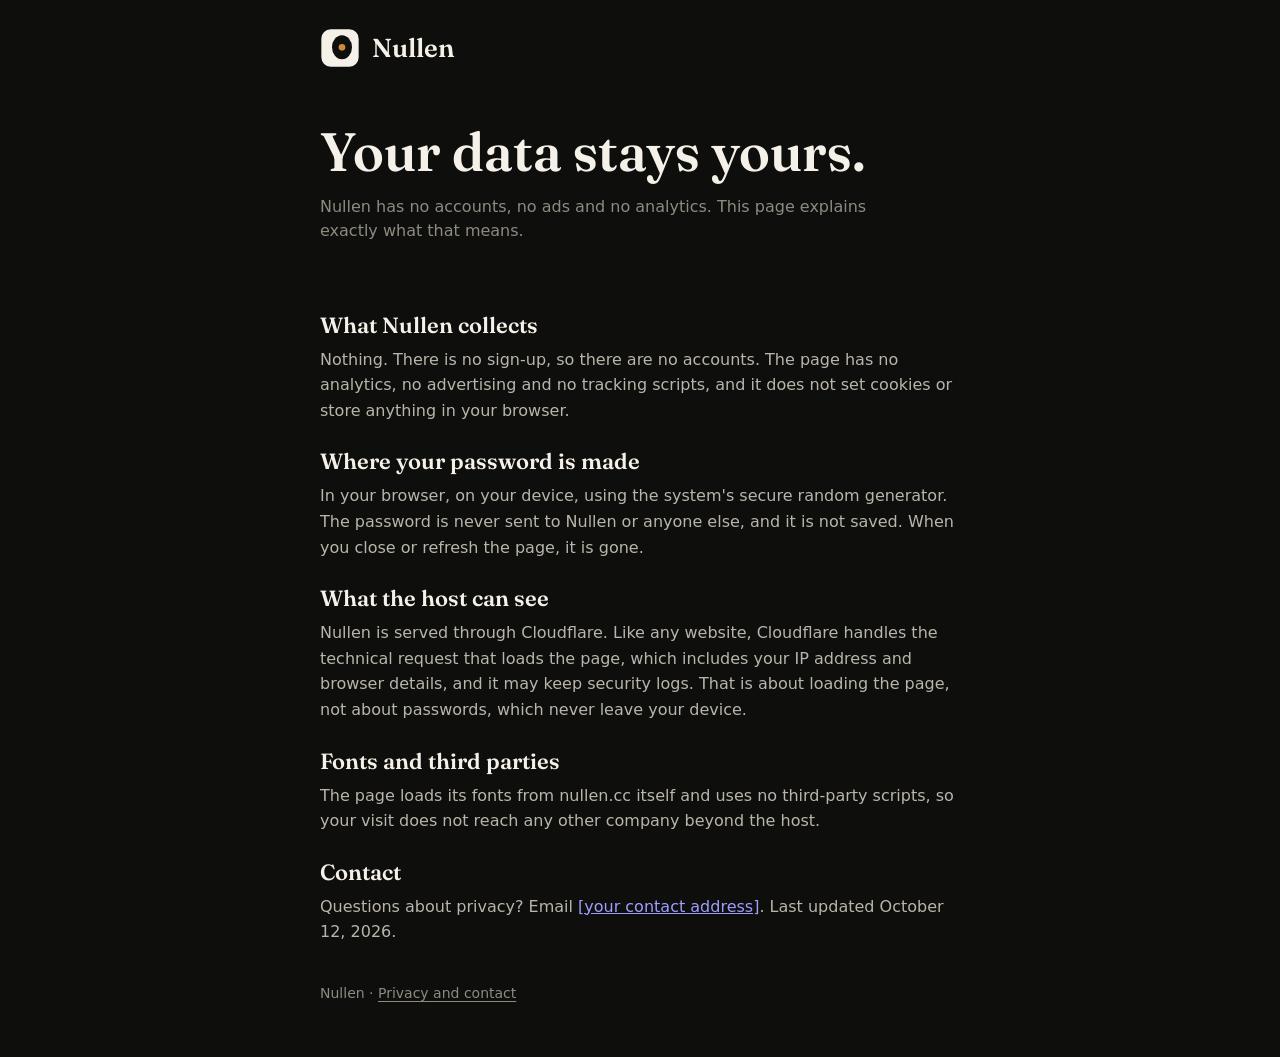
==== pages/privacy.html @ e2689890 "fix(seo): correct privacy page metadata and reformat HTML" ====
<!doctype html>
<html lang="en">
<head>
    <title>Privacy and contact - Nullen</title>

    <meta charset="UTF-8"/>
    <meta name="viewport" content="width=device-width, initial-scale=1.0"/>
    <meta
            name="description"
            content="Nullen has no accounts, no ads and no analytics. This page explains exactly what that means."
    />
    <link rel="canonical" href="https://nullen.cc/pages/privacy.html"/>
    <meta property="og:url" content="https://nullen.cc/pages/privacy.html"/>
    <meta property="og:title" content="Privacy and contact - Nullen"/>
    <meta
            property="og:description"
            content="Nullen has no accounts, no ads and no analytics. This page explains exactly what that means."
    />
    <meta property="og:type" content="website"/>
    <meta
            property="og:image"
            content="https://nullen.cc/assets/media/banner.png"
    />
    <link
            rel="shortcut icon"
            href="/assets/media/logo.svg"
            type="image/x-icon"
    />
    <meta name="theme-color" content="#0E0E0D"/>

    <link rel="stylesheet" href="/assets/css/style.css"/>
    <link rel="stylesheet" href="/assets/css/privacy.css"/>
</head>
<body>
<header>
    <a href="/">
        <img src="/assets/media/logo.svg" alt="Logo" id="logo"/>
        <span>Nullen</span>
    </a>
</header>
<main>
    <div id="hero">
        <h1>Your data stays yours.</h1>
        <p>
            Nullen has no accounts, no ads and no analytics. This page explains
            exactly what that means.
        </p>
    </div>
    <div id="about">
        <div class="about-section">
            <h2>What Nullen collects</h2>
            <p>
                Nothing. There is no sign-up, so there are no accounts. The page
                has no analytics, no advertising and no tracking scripts, and it
                does not set cookies or store anything in your browser.
            </p>
        </div>
        <div class="about-section">
            <h2>Where your password is made</h2>
            <p>
                In your browser, on your device, using the system's secure random
                generator. The password is never sent to Nullen or anyone else, and
                it is not saved. When you close or refresh the page, it is gone.
            </p>
        </div>
        <div class="about-section">
            <h2>What the host can see</h2>
            <p>
                Nullen is served through Cloudflare. Like any website, Cloudflare
                handles the technical request that loads the page, which includes
                your IP address and browser details, and it may keep security
                logs. That is about loading the page, not about passwords, which
                never leave your device.
            </p>
        </div>
        <div class="about-section">
            <h2>Fonts and third parties</h2>
            <p>
                The page loads its fonts from nullen.cc itself and uses no
                third-party scripts, so your visit does not reach any other company
                beyond the host.
            </p>
        </div>
        <div class="about-section">
            <h2>Contact</h2>
            <p>
                Questions about privacy? Email <a class="contact-link" href="mailto:[your contact address]">[your
                contact address]</a>. Last updated October 12, 2026.
            </p>
        </div>
    </div>
</main>
<footer>
    <span>Nullen · <a href="/pages/privacy.html">Privacy and contact</a></span>
</footer>
</body>
</html>
---- assets/css/style.css ----
/* ============================================================
   style.css — Universal theme for all Nullen pages
   Fonts, colors, reset, header/footer, hero, text sections
   ============================================================ */
@font-face {
    font-family: "Fraunces";
    src: url("/assets/fonts/Fraunces-VariableFont_SOFT\,WONK\,opsz\,wght.ttf") format("truetype");
    font-weight: 100 900;
    font-display: swap;
}

@font-face {
    font-family: "JetBrainsMono";
    src: url("/assets/fonts/JetBrainsMono-VariableFont_wght.ttf") format("truetype");
    font-weight: 100 800;
    font-display: swap;
}

*, *::before, *::after {
    box-sizing: border-box;
}

h1, h2, p {
    margin: 0;
}

button {
    font: inherit;
    color: inherit;
    background: none;
    border: 0;
    cursor: pointer;
}

:root {
    --background-color: #0E0E0D;
    --card-background-color: #151513;
    --border-color: #2A2925;
    --main-text: #F5F1E8;
    --secondray-text: #B9B5AA;
    --small-text: #8E8A80;
    --theme-color: #C98A3E;
    --symbols-color: #E3C79A;
    --button-color: #F5F1E8;
    --button-text-color: #0E0E0D;
    --weak-password-bar: #D9604C;
    --fair-password-bar: #C98A3E;
    --strong-password-bar: #A9B865;
    --vstrong-password-bar: #6FBF8E;

    --main-font: "Fraunces", "Iowan Old Style", "Palatino Linotype", Palatino, Georgia, serif;
    --secondray-font: system-ui, -apple-system, "Segoe UI", Roboto, sans-serif;
    --password-font: "JetBrainsMono", ui-monospace, "SF Mono", Menlo, Consolas, monospace;
}

html {
    background: var(--background-color);
    color-scheme: dark;
}

body {
    margin: 0;
    background-color: var(--background-color);
    color: var(--main-text);
    font-family: var(--secondray-font);
}

header, main, footer {
    width: min(100%, 680px);
    margin-inline: auto;
    padding-inline: 20px;
}

header {
    display: flex;
    padding-top: 28px;
    padding-bottom: 56px;
    align-items: center;
    gap: 12px;
    align-self: stretch;
}

header a {
    display: flex;
    align-items: center;
    gap: 12px;
    text-decoration: none;
}

#logo {
    width: 40px;
    height: 40px;
}

header span {
    color: var(--button-color);
    font-family: var(--main-font);
    font-size: 26px;
    font-style: normal;
    font-weight: 600;
    line-height: normal;
}

#hero {
    display: flex;
    padding-bottom: 36px;
    flex-direction: column;
    align-items: flex-start;
    gap: 14px;
    align-self: stretch;
}

#hero h1 {
    align-self: stretch;
    color: var(--main-text);
    font-family: var(--main-font);
    font-size: clamp(34px, 7vw, 54px);
    font-style: normal;
    font-weight: 600;
    line-height: 105%;
}

#hero p {
    align-self: stretch;
    color: var(--small-text);
    font-family: var(--secondray-font);
    font-size: 16px;
    font-style: normal;
    font-weight: 400;
    line-height: 150%;
}

#privacy {
    display: flex;
    padding-top: 28px;
    flex-direction: column;
    align-items: flex-start;
    align-self: stretch;
}

#privacy p {
    align-self: stretch;
    color: var(--small-text);
    font-family: var(--secondray-font);
    font-size: 14px;
    font-style: normal;
    font-weight: 400;
    line-height: 150%;
}

#privacy p span {
    color: var(--main-text);
}

#about {
    display: flex;
    padding-top: 32px;
    flex-direction: column;
    align-items: flex-start;
    align-self: stretch;
}

.about-section {
    display: flex;
    padding-bottom: 24px;
    flex-direction: column;
    align-items: flex-start;
    gap: 8px;
    align-self: stretch;
}

.about-section h2 {
    align-self: stretch;
    color: var(--main-text);
    font-family: var(--main-font);
    font-size: 22px;
    font-style: normal;
    font-weight: 600;
    line-height: normal;
}

.about-section p {
    align-self: stretch;
    color: var(--secondray-text);
    font-family: var(--secondray-font);
    font-size: 16px;
    font-style: normal;
    font-weight: 400;
    line-height: 160%;
}

footer {
    display: flex;
    padding-top: 16px;
    padding-bottom: 56px;
    flex-direction: column;
    align-items: flex-start;
    align-self: stretch;
}

footer span {
    align-self: stretch;
    color: var(--small-text);
    font-family: var(--secondray-font);
    font-size: 14px;
    font-style: normal;
    font-weight: 400;
    line-height: normal;
}

footer a {
    color: inherit;
    text-decoration: underline;
    text-underline-offset: 3px;
}

footer a:hover {
    color: var(--secondray-text);
}

footer a:focus-visible {
    outline: 2px solid var(--main-text);
    outline-offset: 3px;
    border-radius: 2px;
}

@media (max-width: 480px) {
    header {
        padding-bottom: 40px;
    }
}
---- assets/css/privacy.css ----
/* ============================================================
   privacy.css — Styles for pages/privacy.html
   Loaded after style.css. Uses theme variables defined there
   ============================================================ */

#hero p {
    max-width: 560px;
}
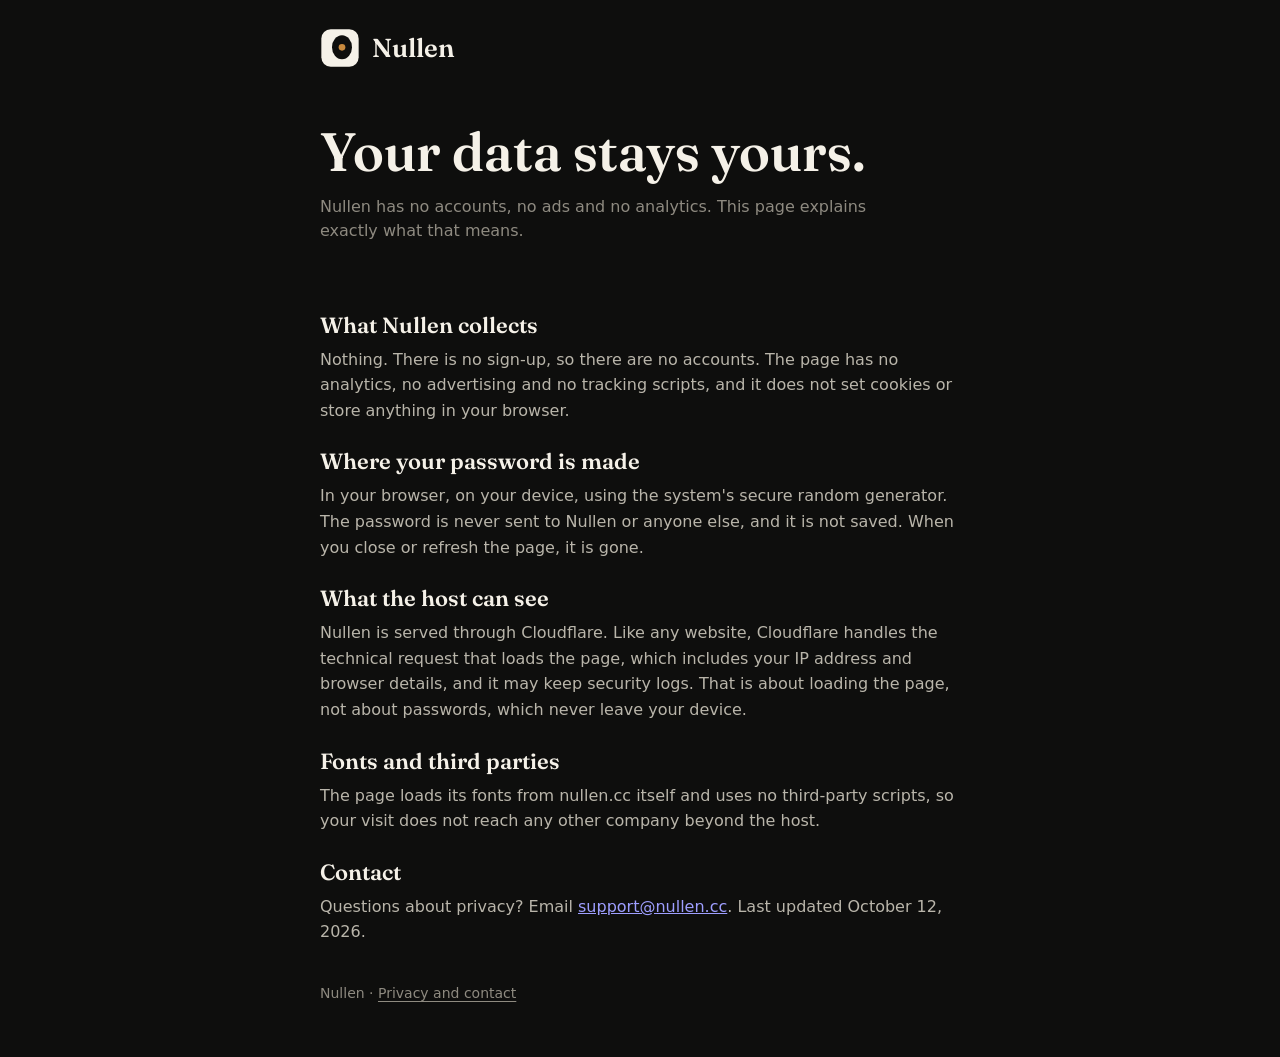
==== commit fa8b39c9: "Rel 2.1.2" ====
--- a/pages/privacy.html
+++ b/pages/privacy.html
@@ -1,97 +1,85 @@
 <!doctype html>
 <html lang="en">
-<head>
+    <head>
     <title>Privacy and contact - Nullen</title>
 
-    <meta charset="UTF-8"/>
-    <meta name="viewport" content="width=device-width, initial-scale=1.0"/>
+    <meta charset="UTF-8" />
+    <meta name="viewport" content="width=device-width, initial-scale=1.0" />
     <meta
-            name="description"
-            content="Nullen has no accounts, no ads and no analytics. This page explains exactly what that means."
+      name="description"
+      content="Nullen has no accounts, no ads and no analytics. This page explains exactly what that means."
     />
-    <link rel="canonical" href="https://nullen.cc/pages/privacy.html"/>
-    <meta property="og:url" content="https://nullen.cc/pages/privacy.html"/>
-    <meta property="og:title" content="Privacy and contact - Nullen"/>
-    <meta
-            property="og:description"
-            content="Nullen has no accounts, no ads and no analytics. This page explains exactly what that means."
+    <link rel="canonical" href="https://nullen.cc/pages/privacy.html" />
+    <link
+      rel="shortcut icon"
+      href="/assets/media/logo.svg"
+      type="image/x-icon"
     />
-    <meta property="og:type" content="website"/>
-    <meta
-            property="og:image"
-            content="https://nullen.cc/assets/media/banner.png"
-    />
-    <link
-            rel="shortcut icon"
-            href="/assets/media/logo.svg"
-            type="image/x-icon"
-    />
-    <meta name="theme-color" content="#0E0E0D"/>
+    <meta name="theme-color" content="#0E0E0D" />
 
-    <link rel="stylesheet" href="/assets/css/style.css"/>
-    <link rel="stylesheet" href="/assets/css/privacy.css"/>
-</head>
-<body>
-<header>
-    <a href="/">
-        <img src="/assets/media/logo.svg" alt="Logo" id="logo"/>
+    <link rel="stylesheet" href="/assets/css/style.css" />
+    <link rel="stylesheet" href="/assets/css/privacy.css" />
+  </head>
+  <body>
+    <header>
+      <a href="/">
+        <img src="/assets/media/logo.svg" alt="Logo" id="logo" />
         <span>Nullen</span>
-    </a>
-</header>
-<main>
-    <div id="hero">
+      </a>
+    </header>
+    <main>
+      <div id="hero">
         <h1>Your data stays yours.</h1>
         <p>
-            Nullen has no accounts, no ads and no analytics. This page explains
-            exactly what that means.
+          Nullen has no accounts, no ads and no analytics. This page explains
+          exactly what that means.
         </p>
-    </div>
-    <div id="about">
+      </div>
+      <div id="about">
         <div class="about-section">
-            <h2>What Nullen collects</h2>
-            <p>
-                Nothing. There is no sign-up, so there are no accounts. The page
-                has no analytics, no advertising and no tracking scripts, and it
-                does not set cookies or store anything in your browser.
-            </p>
+          <h2>What Nullen collects</h2>
+          <p>
+            Nothing. There is no sign-up, so there are no accounts. The page
+            has no analytics, no advertising and no tracking scripts, and it
+            does not set cookies or store anything in your browser.
+          </p>
         </div>
         <div class="about-section">
-            <h2>Where your password is made</h2>
-            <p>
-                In your browser, on your device, using the system's secure random
-                generator. The password is never sent to Nullen or anyone else, and
-                it is not saved. When you close or refresh the page, it is gone.
-            </p>
+          <h2>Where your password is made</h2>
+          <p>
+            In your browser, on your device, using the system's secure random
+            generator. The password is never sent to Nullen or anyone else, and
+            it is not saved. When you close or refresh the page, it is gone.
+          </p>
         </div>
         <div class="about-section">
-            <h2>What the host can see</h2>
-            <p>
-                Nullen is served through Cloudflare. Like any website, Cloudflare
-                handles the technical request that loads the page, which includes
-                your IP address and browser details, and it may keep security
-                logs. That is about loading the page, not about passwords, which
-                never leave your device.
-            </p>
+          <h2>What the host can see</h2>
+          <p>
+            Nullen is served through Cloudflare. Like any website, Cloudflare
+            handles the technical request that loads the page, which includes
+            your IP address and browser details, and it may keep security
+            logs. That is about loading the page, not about passwords, which
+            never leave your device.
+          </p>
         </div>
         <div class="about-section">
-            <h2>Fonts and third parties</h2>
-            <p>
-                The page loads its fonts from nullen.cc itself and uses no
-                third-party scripts, so your visit does not reach any other company
-                beyond the host.
-            </p>
+          <h2>Fonts and third parties</h2>
+          <p>
+            The page loads its fonts from nullen.cc itself and uses no
+            third-party scripts, so your visit does not reach any other company
+            beyond the host.
+          </p>
         </div>
         <div class="about-section">
-            <h2>Contact</h2>
-            <p>
-                Questions about privacy? Email <a class="contact-link" href="mailto:[your contact address]">[your
-                contact address]</a>. Last updated October 12, 2026.
-            </p>
+          <h2>Contact</h2>
+          <p>
+            Questions about privacy? Email <a class="contact-link" href="mailto:support@nullen.cc">support@nullen.cc</a>. Last updated October 12, 2026.
+          </p>
         </div>
-    </div>
-</main>
-<footer>
-    <span>Nullen · <a href="/pages/privacy.html">Privacy and contact</a></span>
-</footer>
-</body>
+      </div>
+    </main>
+    <footer>
+      <span>Nullen · <a href="/pages/privacy.html">Privacy and contact</a></span>
+    </footer>
+  </body>
 </html>
